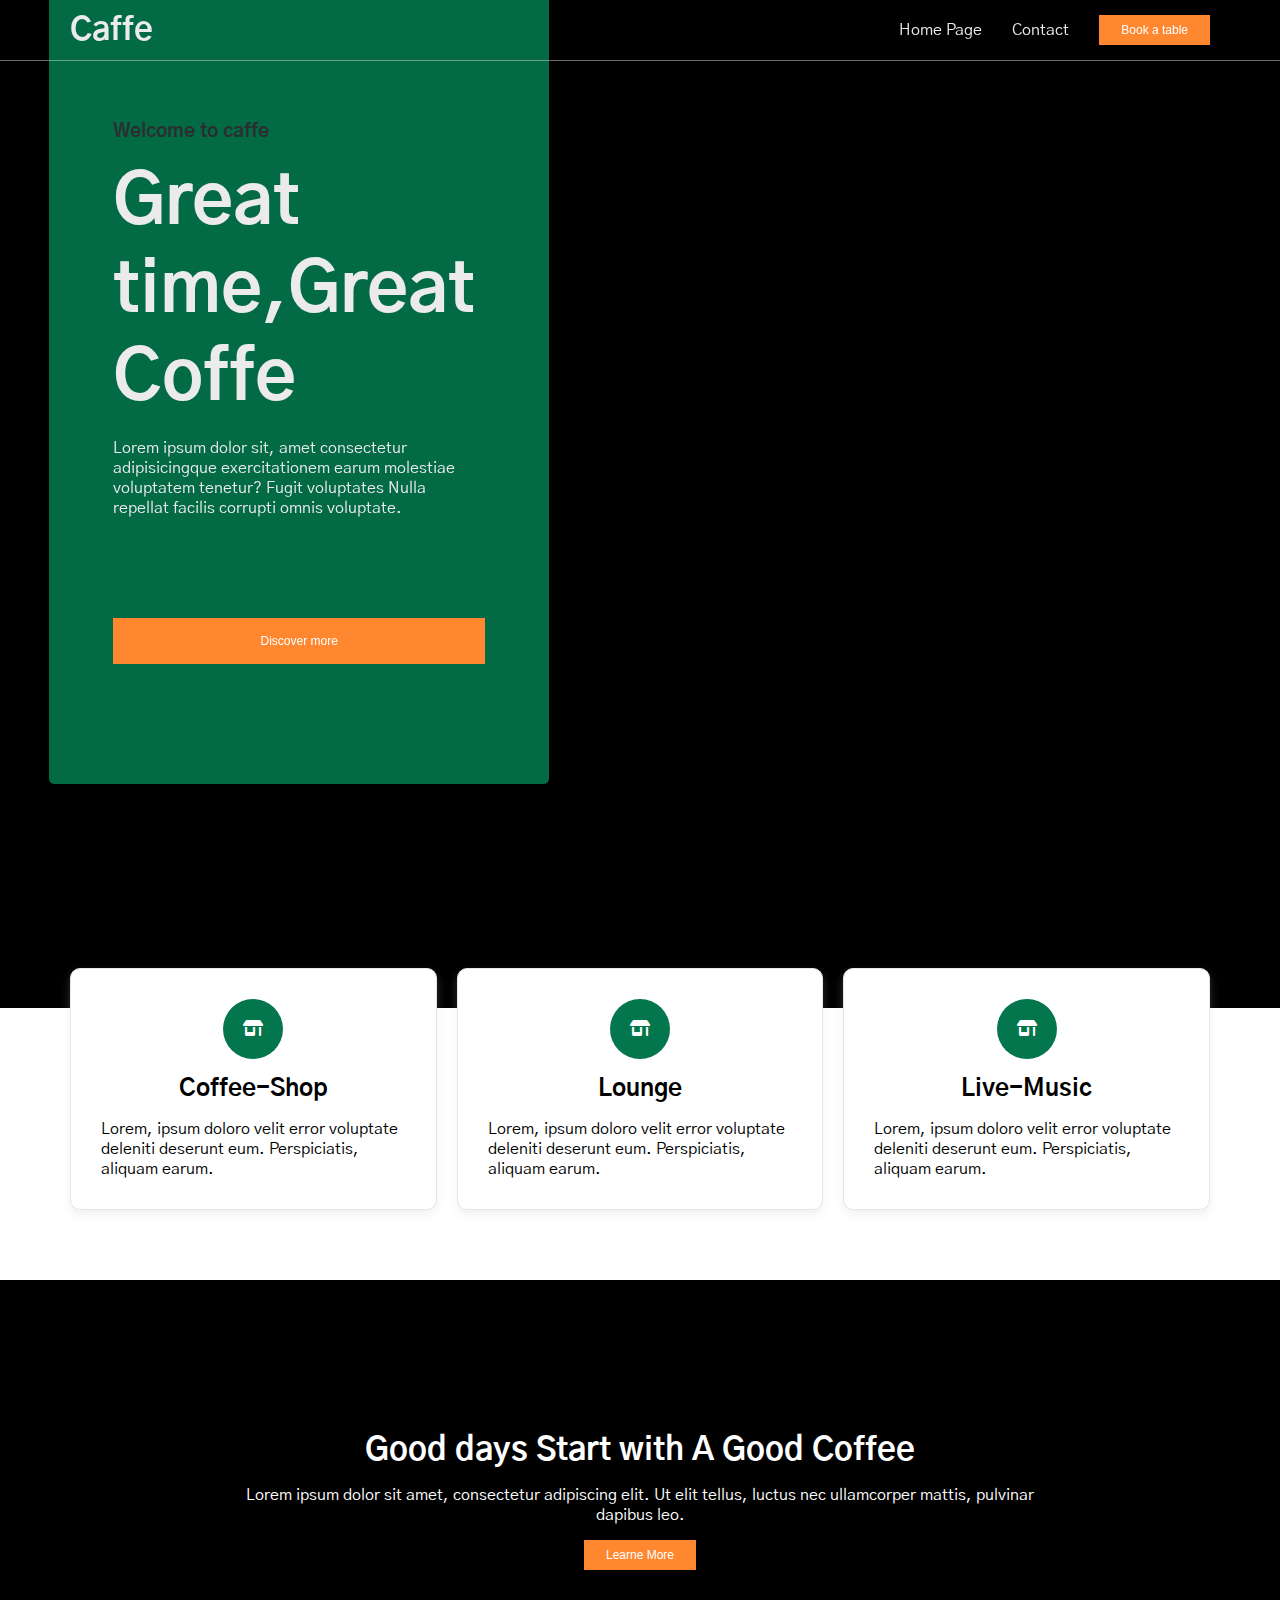
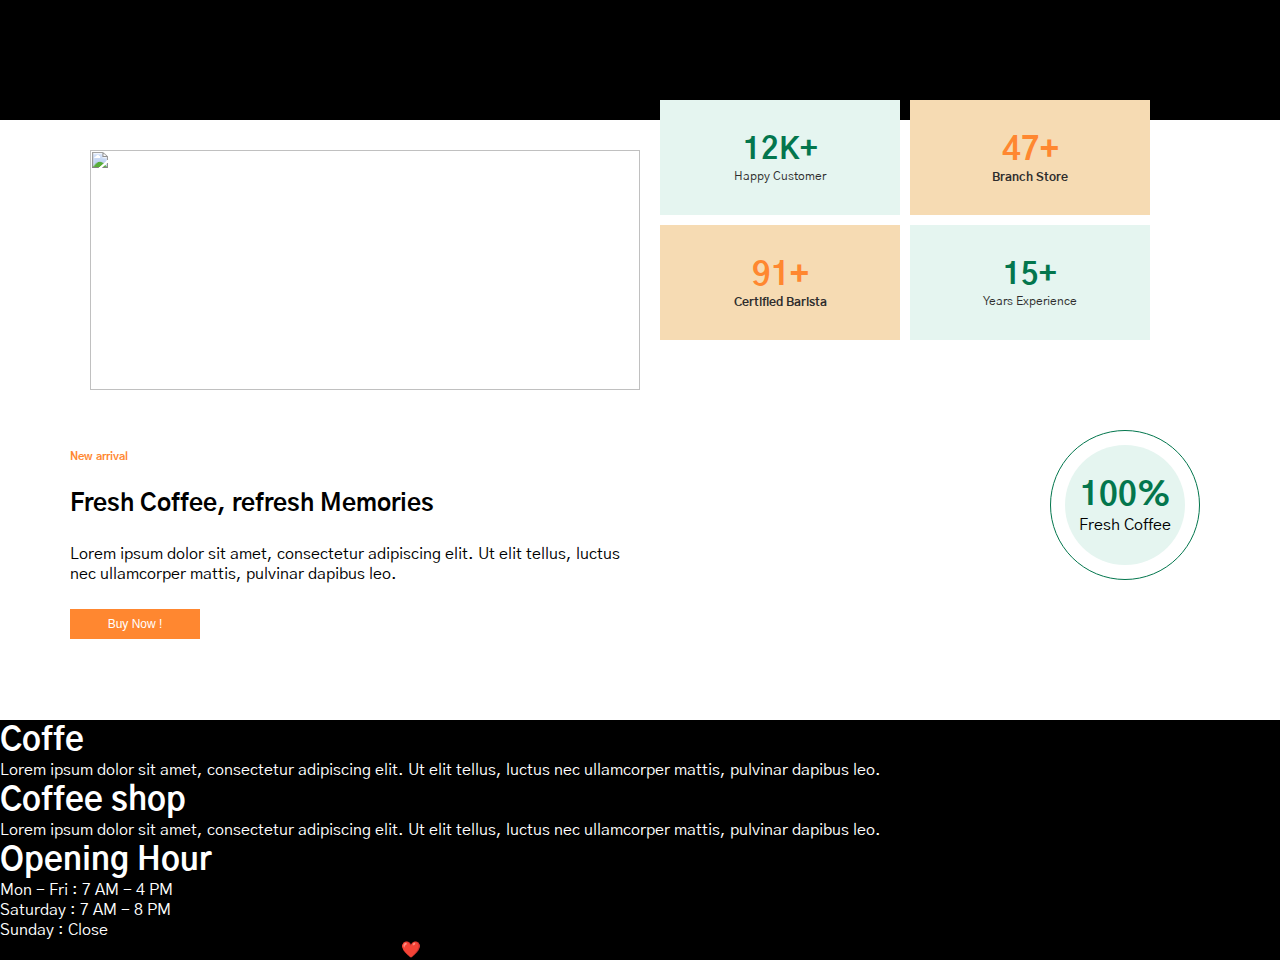
==== index.html @ c9d8a679 "Upload project to github" ====
<!DOCTYPE html>
<html lang="en">
<head>
    <meta charset="UTF-8">
    <meta name="viewport" content="width=device-width, initial-scale=1.0">
    <link rel="stylesheet" href="Css/style.css" />
    <!-- Implement had l font Gothic  -->
    <link rel="preconnect" href="https://fonts.googleapis.com">
    <link rel="preconnect" href="https://fonts.gstatic.com" crossorigin>
    <link href="https://fonts.googleapis.com/css2?family=Gothic+A1:wght@100;200;300;400;500;600;700;800;900&display=swap" rel="stylesheet">
    <link rel="stylesheet" href="./Css/all.css">
    <link rel="stylesheet" href="./Css/all.min.css">
    <link rel="stylesheet" href="https://cdnjs.cloudflare.com/ajax/libs/font-awesome/4.7.0/css/font-awesome.min.css">
    <title>Caffe</title>
</head>  
<body>
    <header id="actionbar">
        <div class="container">
            <div class="actionbar">
                <div class="logo">
                    <h1>Caffe</h1>
                </div>
                <nav class="menusection">
                    <ul>
                        <li>Home Page</li>
                        <li>Contact</li>
                    </ul>
                    <button>Book a table</button>
                </nav>
            </div>   
        </div>
    </header>
    <section class="seHomeBg">
        <div class="HomeBg"></div>
        <div class="container">
            <div class="panelWelcome">
                <div class="panel-welcom-centent">
                    <div>
                        <h3>Welcome to caffe</h3>
                        <h1>Great time,Great Coffe</h1>
                        <p>Lorem ipsum dolor sit, amet consectetur adipisicingque exercitationem earum molestiae voluptatem tenetur? Fugit voluptates Nulla repellat facilis corrupti omnis voluptate.</p>
                    </div>
                    <button>Discover more</button>
                </div>
                <div class="caffebg"></div>
            </div>
        </div>
       
        
    </section>

    <div class="container">
        <div class="CardsAboutUs">
            <div class="CardCoffee-Shop">
                <span>
                    <i class="fa-solid fa-shop"></i>
                </span>
                <h2>Coffee-Shop</h2>
                <p>Lorem, ipsum doloro velit error voluptate deleniti deserunt eum. Perspiciatis, aliquam earum.</p>
            </div>
            <div class="CardLounge">
                <span>
                    <i class="fa-solid fa-shop"></i>
                </span>
                <h2>Lounge</h2>
                <p>Lorem, ipsum doloro velit error voluptate deleniti deserunt eum. Perspiciatis, aliquam earum.</p>
            </div>
            <div class="CardLive-Music">
                <span>
                    <i class="fa-solid fa-shop"></i>
                </span>
                <h2>Live-Music</h2>
                <p>Lorem, ipsum doloro velit error voluptate deleniti deserunt eum. Perspiciatis, aliquam earum.</p>
            </div>
        </div>
    </div>
    <section class="SGoodDay">
        <div class="GoodDay"></div>
        <div class="container">
            <div class="GoodDayCentent">
                <h1>Good days Start with A Good Coffee</h1>
                <p>Lorem ipsum dolor sit amet, consectetur adipiscing elit. Ut elit tellus, luctus nec ullamcorper mattis, pulvinar dapibus leo.</p>
                <button>Learne More</button>
            </div>        
        </div>    
    </section>
    <section class="GoodCaffeS_">
        <div class="container">
            <div class="GoodCaffeS">
                <img class="GoodDayCaffe" src="https://preview.moxcreative.com/caffe/wp-content/uploads/sites/12/2022/03/cup-of-coffee-and-croissants-1-1536x922.jpg" alt="" />
                <div class="GoodDayS">
                    <div class="HappyCustomer">
                        <h1>12K+</h1>
                        <p>Happy Customer</p>
                    </div>
                    <div class="BranchStore">
                        <h1>47+</h1>
                        <p>Branch Store</p>
                    </div>
                    <div class="BranchStore">
                        <h1>91+</h1>
                        <p>Certified Barista</p>
                    </div>
                    <div class="HappyCustomer">
                        <h1>15+</h1>
                        <p>Years Experience</p>
                    </div>
                </div>
            </div>
        </div>
        
    </section>
    <section class="newarea">
        <div class="container">
            <div class="arefreshcaffe">
                <div class="leftareanews">
                    <h6>New arrival</h6>
                    <h2>Fresh Coffee, refresh Memories</h2>
                    <p>Lorem ipsum dolor sit amet, consectetur adipiscing elit. Ut elit tellus, luctus nec ullamcorper mattis, pulvinar dapibus leo.</p>
                    <button>Buy Now !</button>
                </div>
                <div class="rightareanews">
                    <img src="https://preview.moxcreative.com/caffe/wp-content/uploads/sites/12/2022/03/coffee-cup-mockup.png"
                    alt="" />
                    <div class="freshcaffe">
                        <div class="freshcaffeC">
                            <h1>100%</h1>
                            <p>Fresh Coffee</p>
                        </div>
                    </div>
                </div>
            </div>
        </div>
        
    </section>
    <section class="footers">
        <div class="bgfooter"></div>
        <footer>
            <div class="footercontent">
                <div class="leftfooter">
                    <h1>Coffe</h1>
                    <p>Lorem ipsum dolor sit amet, consectetur adipiscing elit. Ut elit tellus, luctus nec ullamcorper mattis, pulvinar dapibus leo.</p>
                </div>
                <div class="centerfooter">
                    <h1>Coffee shop</h1>
                    <p>Lorem ipsum dolor sit amet, consectetur adipiscing elit. Ut elit tellus, luctus nec ullamcorper mattis, pulvinar dapibus leo.</p>
                </div>
                <div class="rightfooter">
                    <h1>Opening Hour</h1>
                    <ul>
                        <li>Mon - Fri : 7 AM - 4 PM</li>
                        <li>Saturday : 7 AM - 8 PM</li>
                        <li>Sunday : Close</li>
                    </ul>
                </div>
            </div>
            <div class="copyright">
                <p>Copyright © 2022 Caffe, All rights reserved. Made with ❤️ by Amine .</p>
            </div>
        </footer>
    </section>
    <script src="js/script.js"></script>
</body>
</html>
---- Css/style.css ----
:root{

    /* Size */
    --ActionBar : 70px;
    --GapSize10 : 10px;
    --GapSize15 : 15px;
    --GapSize30 : 30px;

    /* Color */
    --OrangeColor : #FF8730;
    --BlackColor : #2e2d2d;
    --WhiteColor : #ebebeb;
    --DarkGreenColor : #03764D;
    --NormalGreenColor : #E5F5F0;
    /* Delay */
    --BtnHoverDelay : 0.3s;

    /* Width */
    --WelcomePanel : 400px;
}
*{
    margin: 0%;
    padding: 0%;
    box-sizing: border-box;
}
body{
    margin: 0;
    height: 100svh;
    position: relative;
    font-family: "Gothic A1", sans-serif;
}
.container{
    padding-left: 15px;
    padding-right: 15px;
    margin-left: auto;
    margin-right: auto;
}
/* Small */
@media (min-width: 768px) {
    .container {
      width: 750px;
    }
  }
  /* Medium */
  @media (min-width: 992px) {
    .container {
      width: 970px;
    }
  }
  /* Large */
  @media (min-width: 1200px) {
    .container {
      width: 1170px;
    }
}
.seHomeBg{
    height: auto;
    background-color: #000000;
    position: relative;
    width: 100%;
    padding: 0em 0em 14em 0em;
}
.HomeBg{
    z-index: 0;
    background-image: url("https://preview.moxcreative.com/caffe/wp-content/uploads/sites/12/2022/03/espresso-cup-of-hot-coffee.jpg");
    background-position: center;
    background-repeat: no-repeat;
    background-size: cover;
    width: 100%;
    height: 100%;
    opacity: 0.4;
    position: absolute;
    left: 0;
    top: 0;
    bottom: 0;
    
} 

header{
    position: fixed;
    top: 0;
    display: flex;
    justify-content: center;
    width: 100%;
    padding-block: 10px;
    color: var(--WhiteColor);
    z-index: 1;
    border-bottom: 1px solid rgba(228, 228, 228, 0.459);
    transition: background-color 1s ;
}
/*  Nav   */
.actionbar{
    display: flex;
    justify-content: space-between;
    align-items: center;
}
.menusection{
    display: flex;
    align-items: center;
    gap: var(--GapSize30);
}
.menusection ul{
    list-style: none;
    display: flex;
    gap: var(--GapSize30);
}
.menusection button{
    background-color: var(--OrangeColor);
    padding-inline: 22px;
    padding-block: 8px;
    font-size: 12px;
    color: white;
    border: none;
    transition: background-color var(--BtnHoverDelay);
    cursor: pointer;
}
.menusection button:hover{
    background-color: var(--BlackColor);
}
section{
    height: 100%;
}

/*   panel Welcome    */
@keyframes PanelAnimation {
    0%{
        transform: translateY(-100%);
    }
    100%{
        transform: translateY(0);
    }
}
.panelWelcome{
    width: var(--WelcomePanel);
    max-height: 1280px;
    padding-block: 120px;
    margin-left: -1.3rem;
    width: 500px;
    background-color: var(--DarkGreenColor);
    position: relative;
    top: 0;
    display: flex;
    place-items: center;
    border-end-end-radius: 5px ;
    border-bottom-left-radius: 5px  ;
    animation: PanelAnimation 2s forwards;
}   
.caffebg{
    background-image: url(https://preview.moxcreative.com/caffe/wp-content/uploads/sites/12/2022/03/coffee-seamless_.png);
    background-color: #000000;
    height: 100%;
    width: 100%;
    position : absolute;
    top: 0;
    opacity: 0.1;
}
.panel-welcom-centent div h3{
    color: var(--BlackColor);
    font-weight: bold;
}
.panel-welcom-centent div h1{
    font-size: 70px;
}
.panel-welcom-centent{
    padding-inline: 4rem;
    display: flex;
    flex-direction: column;
    gap: 100px;
    color: var(--WhiteColor);
    z-index: 2;
}

.panel-welcom-centent div{
    display: flex;
    flex-direction: column;
    gap: var(--GapSize15);
}
.panel-welcom-centent button{
    background-color: var(--OrangeColor);
    padding-inline: 22px;
    padding-block: 1rem;
    font-size: 12px;
    color: white;
    border: none;
    transition: background-color var(--BtnHoverDelay);
    cursor: pointer;
}
.panel-welcom-centent button:hover{
    background-color: var(--BlackColor);
}

/*      Cards       */
@keyframes fadeIn {
    from {
      transform: translateX(20px);
    }
    to {
      transform: translateX(0);
    }
}
  
.CardsAboutUs{
    display: grid;
    grid-template-columns:  1fr 1fr 1fr ;
    gap: 20px;
    transform: translateY(-40px);
    transition: all 0.5s ease;
    background-color: transparent;
    
}
.CardsAboutUs div{
    background-color: white;
    border: 1px solid rgb(230, 230, 230);
    border-radius: 10px;
    box-shadow: 0px 5px 10px rgba(202, 202, 202, 0.247);
    padding-inline: 30px;
    padding-block: 30px ;
    display: flex;
    flex-direction: column;
    place-items: center;
    gap: 15px;
    width: 100%;
}
.CardsAboutUs div h1 , .CardsAboutUs div p{
    align-items: center;
}
.CardsAboutUs div span{
    background-color: var(--DarkGreenColor);
    padding: 20px;
    color: white;
    border-radius: 50%;
}

/*  Good Day    */
.SGoodDay {
    height: auto ;
    background-color: #000000;
    position: relative;
    margin-top: 30px;
    transition: height 0.3s ease; 
}
.GoodDay{
    background-image: url(https://preview.moxcreative.com/caffe/wp-content/uploads/sites/12/2022/03/group-of-friends-at-coffee-shop-1.jpg);
    background-repeat: no-repeat;
    background-position: center center;
    background-size: cover;
    width: 100%;
    height: 100%;
    opacity: 1;
    position: absolute;
    top: 0;
    opacity: 0.5;
    bottom: 0;
}
.GoodDayCentent{
    display: flex;
    flex-direction: column;
    justify-content: center;
    align-items: center;
    color: white;
    height: 100%;
    gap: var(--GapSize15);
    padding-inline: 20px;
    text-align: center;
    padding: 150px;
    position: relative;
}
.GoodDayCentent button{
    background-color: var(--OrangeColor);
    padding-inline: 22px;
    padding-block: 8px;
    font-size: 12px;
    color: white;
    border: none;
    transition: background-color var(--BtnHoverDelay);
    cursor: pointer;
}
.GoodDayCentent button:hover{
    background-color: var(--BlackColor);
}
.GoodDayCaffe{
    height: 100%;
    width: 100%;
    object-fit: contain;
}
.GoodCaffeS{
    display: grid;
    grid-template-columns: 1fr 1fr;
    grid-template-rows: 240px;
    height: auto;
    padding-inline: 20px;
    padding-block: 30px;
}
.GoodCaffeS_{
    height: auto;
}
.GoodDayS{
    display: grid;
    grid-template-columns: 240px 240px;
    gap: 10px;
    transform: translateY(-50px);
    padding-inline: 20px;
}
.HappyCustomer {
    background-color: #E5F5F0;
    width: 100%;
    color: var(--DarkGreenColor);
    text-align: center;
    align-content: center;
}
.BranchStore {
    background-color: #F6DBB3;
    width: 100%;
    color: var(--OrangeColor);
    text-align: center;
    align-content: center;
}
.HappyCustomer h1 , .BranchStore p{
   font-size: 30px;
   font-weight: bold;
}
.BranchStore p , .HappyCustomer p{
    color: var(--BlackColor);
    font-size: 12px;
}

/*  new area    */

.arefreshcaffe{
    display: grid;
    grid-template-columns: 1fr 1fr;
    grid-template-rows: 300px;
}
.rightareanews{
    position: relative;
}
.rightareanews img{
    height: 300px;
}
.freshcaffe h1{
    color: var(--DarkGreenColor);
}
.freshcaffe{
    border: 1px solid var(--DarkGreenColor);
    position: absolute;
    top: 10px;
    right: 10px;
    width:  150px;
    height: 150px;
    border-radius: 50%;
}
.freshcaffeC{
    text-align: center;
    align-content: center;
    margin: 14px;
    height: 120px;
    width: 120px;
    border-radius: 50%;
    background-color: var(--NormalGreenColor);
}
.leftareanews{
    display: flex;
    flex-direction: column;
    gap: 25px;
    padding-block: 30px;
}
.leftareanews button{
    background-color: var(--OrangeColor);
    padding-inline: 22px;
    padding-block: 8px;
    font-size: 12px;
    color: white;
    border: none;
    cursor: pointer;
    width: 130px;
    transition: background-color var(--BtnHoverDelay);
}
.leftareanews button:hover{
    background-color: var(--BlackColor);
}
.leftareanews h6{
    color: var(--OrangeColor);
}
.leftareanews h1{
    font-weight: bold;
}
.newarea{
    height: auto;
}
/*  footer  */
.bgfooter{
    background: url(https://preview.moxcreative.com/caffe/wp-content/uploads/sites/12/2022/03/people-at-the-coffee-shop.jpg);
    position: absolute;
    top: 0;
    bottom: 0;
    width: 100%;
    height: 100%;
    opacity: 0.2;
}
.footers{
    height: auto;
    background-color: #000000;
    position: relative;
}
.footercontent{
    color: white;
}
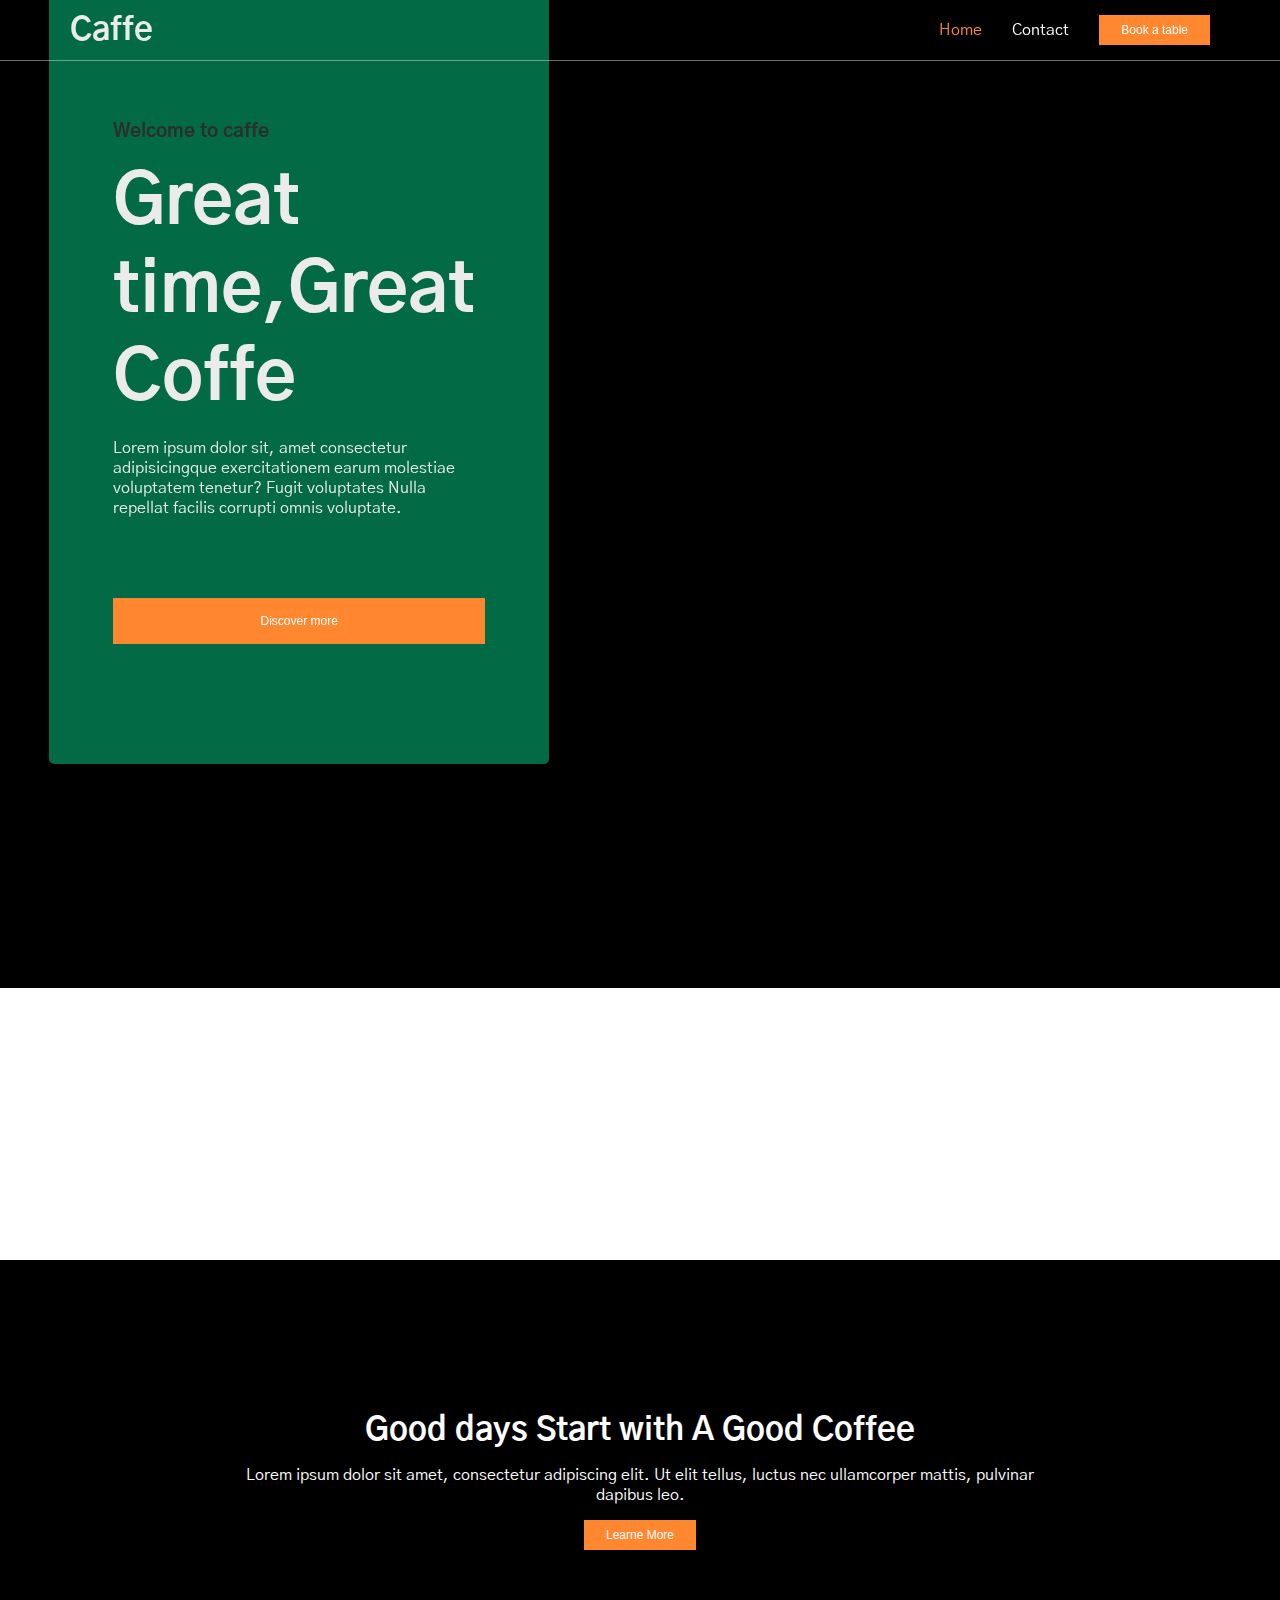
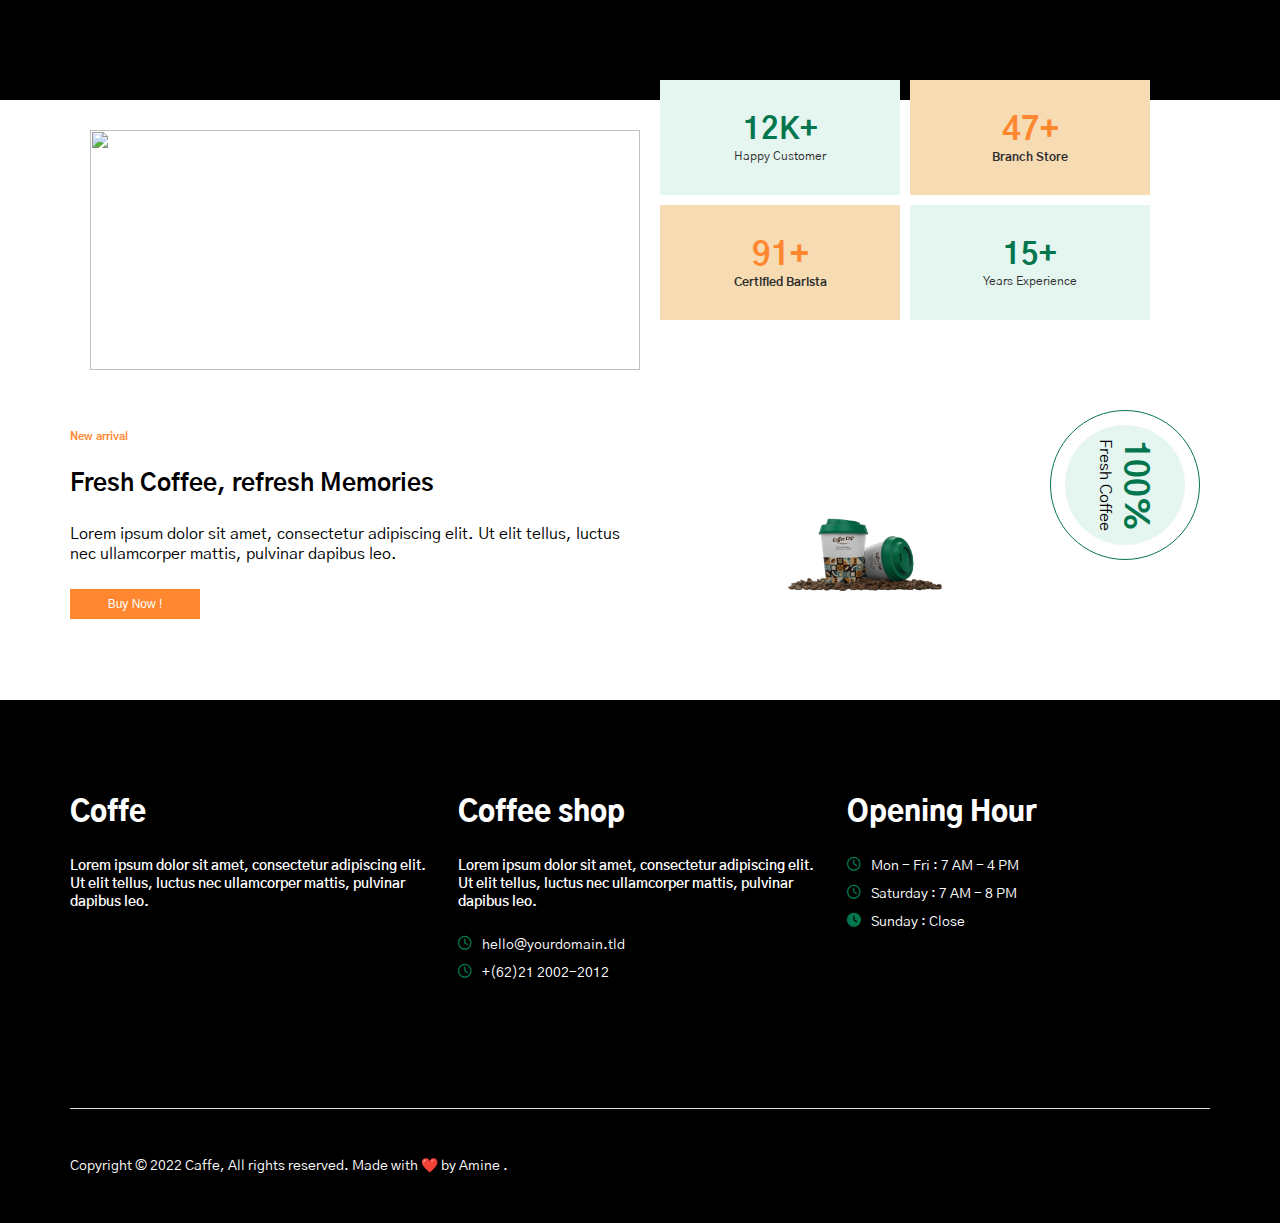
==== commit df473641: "Finish working on home page , contact page + adding some animations" ====
--- a/index.html
+++ b/index.html
@@ -22,10 +22,10 @@
                 </div>
                 <nav class="menusection">
                     <ul>
-                        <li>Home Page</li>
-                        <li>Contact</li>
+                        <li><a style="color: var(--OrangeColor);" href="/">Home</a></li>
+                        <li><a href="/Contact.html">Contact</a></li>
                     </ul>
-                    <button>Book a table</button>
+                    <button onclick="GoToBooking()">Book a table</button>
                 </nav>
             </div>   
         </div>
@@ -117,10 +117,10 @@
                     <h6>New arrival</h6>
                     <h2>Fresh Coffee, refresh Memories</h2>
                     <p>Lorem ipsum dolor sit amet, consectetur adipiscing elit. Ut elit tellus, luctus nec ullamcorper mattis, pulvinar dapibus leo.</p>
-                    <button>Buy Now !</button>
+                    <button onclick="GoToBooking()">Buy Now !</button>
                 </div>
                 <div class="rightareanews">
-                    <img src="https://preview.moxcreative.com/caffe/wp-content/uploads/sites/12/2022/03/coffee-cup-mockup.png"
+                    <img  src="./Assets/coffee-cup-mockup.png"
                     alt="" />
                     <div class="freshcaffe">
                         <div class="freshcaffeC">
@@ -135,29 +135,55 @@
     </section>
     <section class="footers">
         <div class="bgfooter"></div>
-        <footer>
-            <div class="footercontent">
-                <div class="leftfooter">
-                    <h1>Coffe</h1>
-                    <p>Lorem ipsum dolor sit amet, consectetur adipiscing elit. Ut elit tellus, luctus nec ullamcorper mattis, pulvinar dapibus leo.</p>
+        <div class="container">
+            <footer>
+                <div class="footercontent">
+                    <div class="leftfooter">
+                        <h1>Coffe</h1>
+                        <p>Lorem ipsum dolor sit amet, consectetur adipiscing elit. Ut elit tellus, luctus nec ullamcorper mattis, pulvinar dapibus leo.</p>
+                    </div>
+                    <div class="centerfooter">
+                        <div ><h1>Coffee shop</h1>
+                            <p>Lorem ipsum dolor sit amet, consectetur adipiscing elit. Ut elit tellus, luctus nec ullamcorper mattis, pulvinar dapibus leo.</p>
+                            <ul >
+                                <li>
+                                    <i class="fa-regular fa-clock"></i>
+                                    <span>hello@yourdomain.tld</span>
+                                </li>
+                                <li>
+                                    <i class="fa-regular fa-clock"></i>
+                                    <span>+(62)21 2002-2012</span>
+                                </li>
+                            </ul></div>
+                        
+                    </div>
+                    <div class="rightfooter">
+                        <div>
+                            <h1>Opening Hour</h1>
+                        <ul>
+                            <li>
+                                <i class="fa-regular fa-clock"></i>
+                                <span>Mon - Fri : 7 AM - 4 PM</span>
+                            </li>
+                            <li>
+                                <i class="fa-regular fa-clock"></i>
+                                <span>Saturday : 7 AM - 8 PM</span>
+                            </li>
+                            <li>
+                                <i class="fa-solid fa-clock"></i>
+                                <span>Sunday : Close</span>
+                            </li>
+                        </ul>
+                        </div>
+                        
+                    </div>
                 </div>
-                <div class="centerfooter">
-                    <h1>Coffee shop</h1>
-                    <p>Lorem ipsum dolor sit amet, consectetur adipiscing elit. Ut elit tellus, luctus nec ullamcorper mattis, pulvinar dapibus leo.</p>
+                <div class="copyright">
+                    <p>Copyright © 2022 Caffe, All rights reserved. Made with ❤️ by Amine .</p>
                 </div>
-                <div class="rightfooter">
-                    <h1>Opening Hour</h1>
-                    <ul>
-                        <li>Mon - Fri : 7 AM - 4 PM</li>
-                        <li>Saturday : 7 AM - 8 PM</li>
-                        <li>Sunday : Close</li>
-                    </ul>
-                </div>
-            </div>
-            <div class="copyright">
-                <p>Copyright © 2022 Caffe, All rights reserved. Made with ❤️ by Amine .</p>
-            </div>
-        </footer>
+            </footer>
+        </div>
+       
     </section>
     <script src="js/script.js"></script>
 </body>
--- a/Css/style.css
+++ b/Css/style.css
@@ -104,6 +104,27 @@
     display: flex;
     gap: var(--GapSize30);
 }
+.menusection ul li a{
+    text-decoration: none;
+    color: white;
+    cursor: pointer;
+}
+.menusection ul li{
+    position: relative;
+}
+.menusection ul li::before{
+    content: " ";
+    position: absolute;
+    bottom: -20px;
+    width: 0%;
+    height: 2px;
+    background-color: var(--OrangeColor);
+    transition: width 0.2s;
+}
+
+.menusection ul li:hover::before{
+    width: 100%;
+}
 .menusection button{
     background-color: var(--OrangeColor);
     padding-inline: 22px;
@@ -117,9 +138,7 @@
 .menusection button:hover{
     background-color: var(--BlackColor);
 }
-section{
-    height: 100%;
-}
+
 
 /*   panel Welcome    */
 @keyframes PanelAnimation {
@@ -165,7 +184,7 @@
     padding-inline: 4rem;
     display: flex;
     flex-direction: column;
-    gap: 100px;
+    gap: 80px;
     color: var(--WhiteColor);
     z-index: 2;
 }
@@ -390,18 +409,322 @@
 /*  footer  */
 .bgfooter{
     background: url(https://preview.moxcreative.com/caffe/wp-content/uploads/sites/12/2022/03/people-at-the-coffee-shop.jpg);
+    background-repeat: no-repeat;
+    background-position: center;
+    background-size: 100%;
+    position: absolute;
+
+    top: 0;
+    bottom: 0;
+    width: 100%;
+    height: 100%;
+    opacity: 0.2;
+}
+.footers{
+    height: auto;
+    background-color: #000000;
+    position: relative;
+}
+footer{
+    color: white;
+    display: flex;
+    flex-direction: column;
+    gap: 30px;
+    font-size: 14px;
+}
+.footercontent{
+    color: white;
+    display: grid;
+    grid-template-columns: 1fr 1fr 1fr;
+    gap: 25px;
+    padding-block: 6rem;
+}
+.footercontent div{
+    display: flex;
+    flex-direction: column;
+    gap: 1.6rem;
+}
+.footercontent div h1{
+    font-weight: 900;
+}
+.footercontent div p{
+    font-weight: 600;
+}
+.footercontent div ul li i{
+    color: var(--DarkGreenColor);
+}
+.footercontent div ul li{
+    display: flex;
+    gap: 10px;
+}
+.copyright{
+    border-top:  1px solid rgb(223, 223, 223);
+    padding-block: 3rem;
+}
+.centerfooter ul {
+    list-style: none;
+    display: flex;
+    gap: 10px;
+    flex-direction: column;
+}
+.rightfooter ul {
+    list-style: none;
+    display: flex;
+    gap: 10px;
+    flex-direction: column;
+}
+.centerfooter{
+    display: flex;
+    justify-self: center;
+}
+.rightfooter{
+    display: flex;
+}
+
+
+/*      contact      */
+.contactS{
+    height: 70%;
+}
+.bgcontactUs_S{
+    position: relative;
+    background-color: #000000;
+    display: flex;
+    place-items: center;
+    height: auto;
+}
+.bgcontactUs{
+    background: url(../Assets/barista-working-in-a-coffee.jpg);
+    background-position: center;
+    background-size: cover;
+    background-repeat: no-repeat;
     position: absolute;
     top: 0;
     bottom: 0;
-    width: 100%;
+    opacity: 0.5;
     height: 100%;
-    opacity: 0.2;
-}
-.footers{
+    width: 100%;
+}
+.panelcontact{
+    color: white;
+    display: flex;
+    justify-content: center;
+    align-items: center;
+    flex-direction: column;
+    gap: 10px;
+    padding: 14em 0em 7em 0em;
+    position: relative;
+}
+.panelcontact div{
+    color: white;
+    display: flex;
+    justify-content: center;
+    align-items: center;
+    flex-direction: row;
+    gap: 50px;
+}
+.panelcontact .TITLE{
+    font-size: 5rem;
+}
+.panelcontact i{
+    font-size:1rem;
+    color: var(--DarkGreenColor);
+}
+/* card contact */
+.contactCards{
+    display: flex;
+    justify-content: space-around;
+    position: relative;
+}
+.contactCards span{
+    position: absolute;
+    top: 0;
+    left: calc(50% - 30px);
+    width: 60px;
+    height: 60px;
+    background-color: #E5F5F0;
+    display: flex;
+    align-items: center;
+    justify-content: center;
+    transform: translateY(-30px);
+}
+.contactCards div span i{
+    font-size: 1.3rem;
+    color: var(--DarkGreenColor);
+}
+.contactCards div{
+    background-color: white;
+    border : 1px solid rgb(196, 196, 196);
+    padding-inline: 2rem;
+    padding-block: 3rem;
+    text-align: center  ;
+    border-radius: 10px;
+    transform: translateY(200px);
+    min-width: 30%;
+
+    display: flex;
+    flex-direction: column;
+    gap: 15px;
+
+    box-shadow: 1px 1px 20px rgba(224, 224, 224, 0.473);
+}
+.contactCards div h1{
+    color: var(--DarkGreenColor);
+}
+
+/*  Contac form     */
+
+.contactformS{
     height: auto;
-    background-color: #000000;
-    position: relative;
-}
-.footercontent{
-    color: white;
+    padding-block: 3rem;
+}
+.staywidthus{
+    display: grid;
+    grid-template-columns: 30% 1fr ;
+    gap: 20px;
+    position: relative;
+}
+.leftstaywidthus{
+    display: flex;
+    flex-direction: column;
+    gap: 10px;
+    box-shadow: 1px 1px 20px rgba(219, 219, 219, 0.801);
+    padding: 2rem;
+}
+.leftstaywidthus form{
+    display: flex;
+    flex-direction: column;
+    gap: 15px;
+}
+.leftstaywidthus form input{
+   background-color: #F8F8F8;
+   border: 1px solid #CCCCCC;
+   padding-block: 15px;
+   padding-inline: 10px;
+}
+.leftstaywidthus form textarea{
+    background-color: #F8F8F8;
+    border: 1px solid #CCCCCC;
+    padding-block: 15px;
+    padding-inline: 10px;
+    height: 100px;
+    resize: none;
+}
+.leftstaywidthus form button{
+    width: 220px;
+    padding-block: 15px;
+    background-color: var(--OrangeColor);
+    padding-inline: 22px;
+    padding-block: 15px;
+    font-size: 12px;
+    color: white;
+    border: none;
+    transition: background-color var(--BtnHoverDelay);
+    cursor: pointer;
+}
+.leftstaywidthus form button:hover{
+    background-color: var(--BlackColor);
+
+}
+.buttonconatcarea{
+    display: flex;
+    justify-content: right;
+}
+.downicon{
+    display: flex;
+    justify-content: center;
+    align-items: center;
+    transform: translateY(60px);
+    
+}
+.fa-angles-down{
+    font-size: 30px;
+    animation: arrow_down_animation 2s infinite;
+}
+
+@keyframes arrow_down_animation {
+    0%{
+        transform: translateY(0px);
+    }
+    10%{
+        transform: translateY(-20px);
+    }
+    20%{
+        transform: translateY(0px);
+    }
+    30%{
+        transform: translateY(-20px);
+    }
+    40%{
+        transform: translateY(0px);
+    }
+    100%{
+        transform: translateY(0px);
+    }
+}
+
+.contactinfo{
+    background:url(https://images.pexels.com/photos/4173359/pexels-photo-4173359.jpeg?auto=compress&cs=tinysrgb&w=600);
+    background-repeat: no-repeat;
+    background-size: cover;
+    border-radius: 5px;
+}
+
+
+/*      adding some scrolling animation     */
+
+.CardCoffee-Shop , .CardLounge{
+    transform: rotateX(90deg)
+}
+.CardLive-Music{
+    transform: rotateX(90deg)
+}
+.CardCoffee-Shop , .CardLounge{
+    animation: fade-in  forwards ;
+    animation-timeline: view();
+    animation-range-start: 0px;
+    animation-range-end:  500px;
+}
+.CardLive-Music{
+    animation: fade-out  forwards ;
+    animation-timeline: view();
+    animation-range-start:  0px;
+    animation-range-end: 500px;
+}
+@keyframes fade-in {
+    to{
+        transform: rotateX(0deg)
+    }
+}
+@keyframes fade-out {
+    to{
+        transform: rotateX(0deg)
+    }
+}
+
+.freshcaffe{
+    transform: rotate(90deg) ;
+    animation: rotatedisk forwards;
+    animation-timeline: view();
+    animation-range-start: 0px;
+    animation-range-end: 500px;
+}
+.rightareanews img{
+    scale: 0.4; opacity: 1;
+    animation: displayanimatedimg forwards;
+    animation-timeline: view();
+    animation-range-start : 100px;
+    animation-range-end: 300px;
+}
+
+@keyframes rotatedisk{
+    to{
+        transform: rotate(0deg) ;
+    }
+}
+
+@keyframes displayanimatedimg{
+    to{
+        scale: 1; opacity: 1;
+    }
 }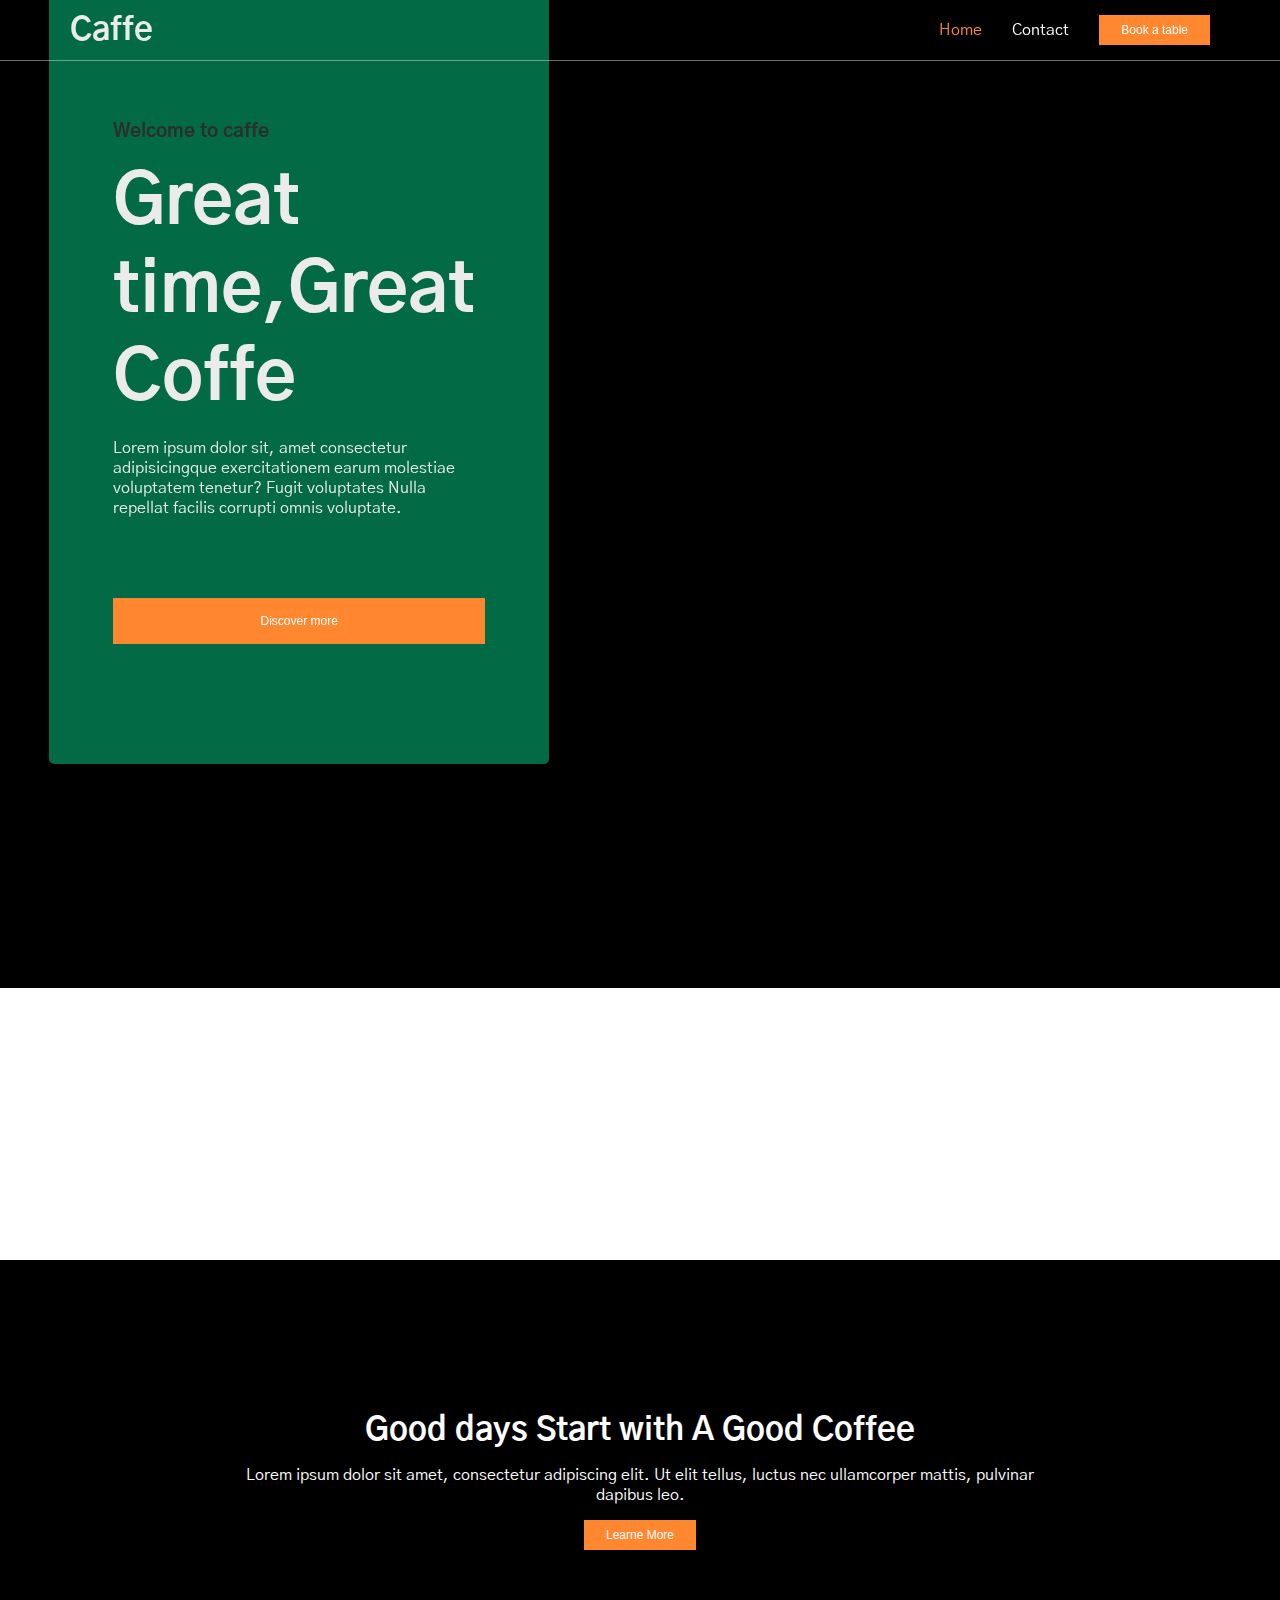
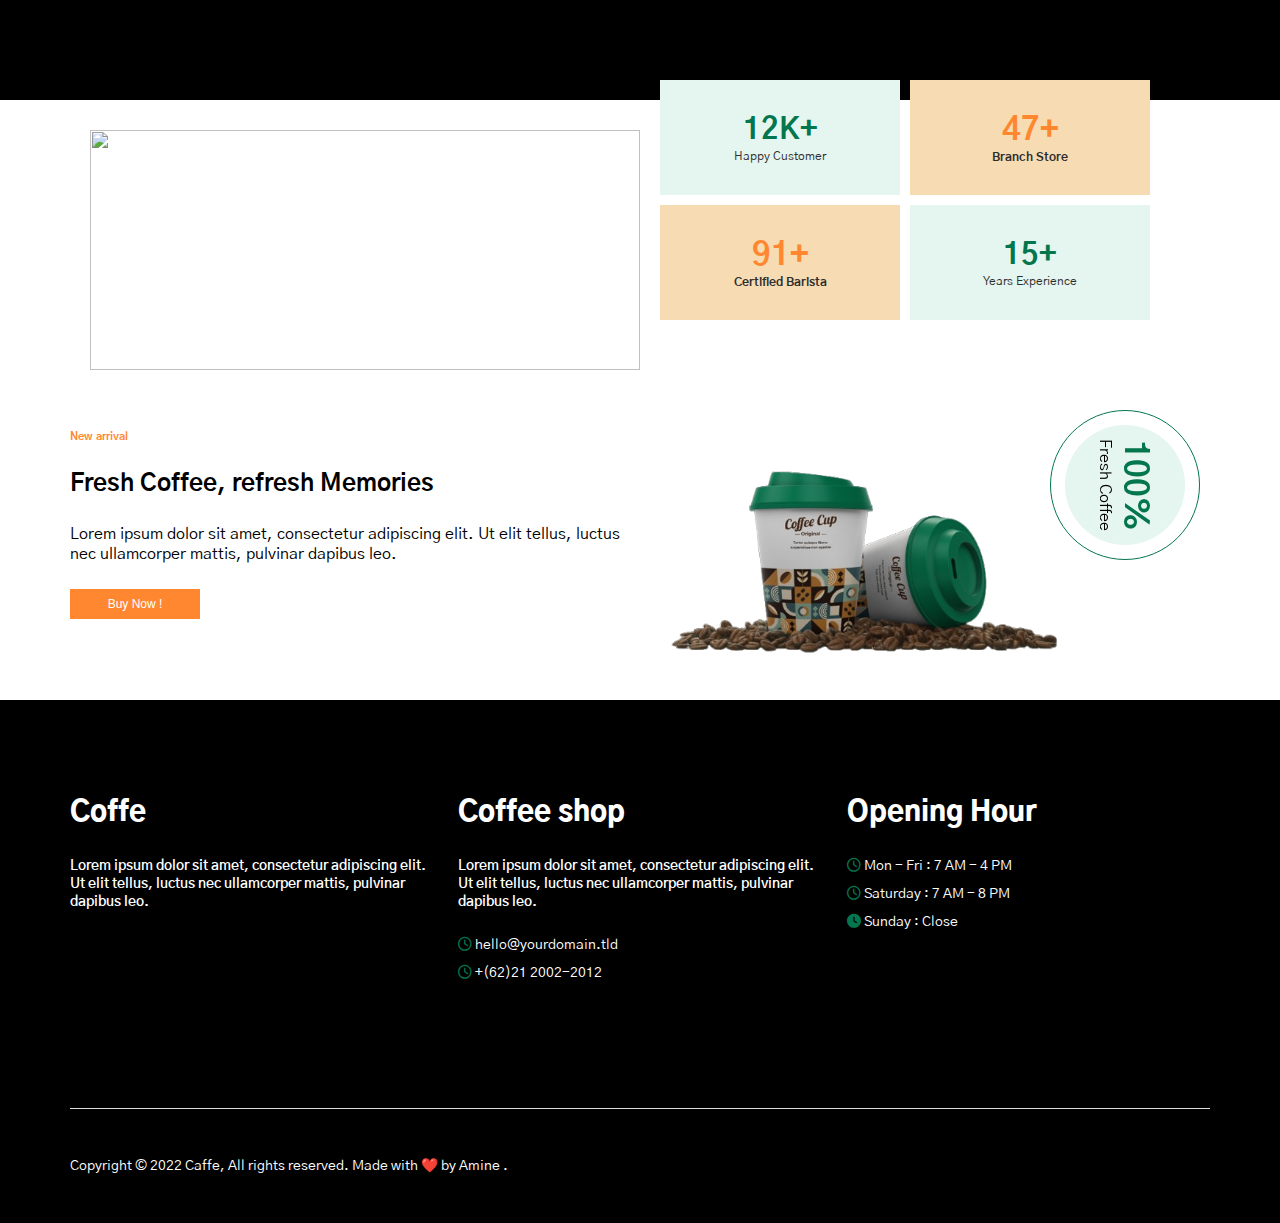
==== commit ee7c99c8: "Work on responsive" ====
--- a/index.html
+++ b/index.html
@@ -31,8 +31,8 @@
         </div>
     </header>
     <section class="seHomeBg">
+        <div class="container">
         <div class="HomeBg"></div>
-        <div class="container">
             <div class="panelWelcome">
                 <div class="panel-welcom-centent">
                     <div>
--- a/Css/style.css
+++ b/Css/style.css
@@ -35,24 +35,7 @@
     margin-left: auto;
     margin-right: auto;
 }
-/* Small */
-@media (min-width: 768px) {
-    .container {
-      width: 750px;
-    }
-  }
-  /* Medium */
-  @media (min-width: 992px) {
-    .container {
-      width: 970px;
-    }
-  }
-  /* Large */
-  @media (min-width: 1200px) {
-    .container {
-      width: 1170px;
-    }
-}
+
 .seHomeBg{
     height: auto;
     background-color: #000000;
@@ -315,7 +298,7 @@
 }
 .GoodDayS{
     display: grid;
-    grid-template-columns: 240px 240px;
+    grid-template-columns: 240px 240px ;
     gap: 10px;
     transform: translateY(-50px);
     padding-inline: 20px;
@@ -406,12 +389,16 @@
 .newarea{
     height: auto;
 }
-/*  footer  */
+/* ###############################################################
+
+     footer
+
+################################################################## */
 .bgfooter{
     background: url(https://preview.moxcreative.com/caffe/wp-content/uploads/sites/12/2022/03/people-at-the-coffee-shop.jpg);
     background-repeat: no-repeat;
     background-position: center;
-    background-size: 100%;
+    background-size: cover;
     position: absolute;
 
     top: 0;
@@ -453,10 +440,10 @@
 .footercontent div ul li i{
     color: var(--DarkGreenColor);
 }
-.footercontent div ul li{
+/* .footercontent div ul li{
     display: flex;
     gap: 10px;
-}
+} */
 .copyright{
     border-top:  1px solid rgb(223, 223, 223);
     padding-block: 3rem;
@@ -482,9 +469,13 @@
 }
 
 
-/*      contact      */
+/* ###############################################################
+
+     contact page
+
+################################################################## */
 .contactS{
-    height: 70%;
+    height: auto;
 }
 .bgcontactUs_S{
     position: relative;
@@ -532,9 +523,15 @@
 }
 /* card contact */
 .contactCards{
-    display: flex;
-    justify-content: space-around;
-    position: relative;
+    display: grid;
+    grid-template-columns: 1fr 1fr 1fr ;
+    justify-content: center ;
+    gap: 10px;
+    margin-top: 200px;
+}
+.contactCard1 , .contactCard2 , .contactCard3{
+    position: relative;
+
 }
 .contactCards span{
     position: absolute;
@@ -559,9 +556,7 @@
     padding-block: 3rem;
     text-align: center  ;
     border-radius: 10px;
-    transform: translateY(200px);
     min-width: 30%;
-
     display: flex;
     flex-direction: column;
     gap: 15px;
@@ -572,7 +567,11 @@
     color: var(--DarkGreenColor);
 }
 
-/*  Contac form     */
+/* ###############################################################
+
+     Contact form
+
+################################################################## */
 
 .contactformS{
     height: auto;
@@ -671,7 +670,30 @@
 }
 
 
-/*      adding some scrolling animation     */
+/* ###############################################################
+
+     Book table
+
+################################################################## */
+
+.bgtitleimage{
+    height: auto;
+    width: 100%;
+    background-color: #2e2d2d;
+    position: relative;
+}
+.galleryimg{
+    background-color : url(../Assets/coffee-beans.jpg);
+    position: absolute;
+    width: 100%;
+    height: 100%;
+}
+
+/* ###############################################################
+
+     adding some scrolling animation    
+
+################################################################## */
 
 .CardCoffee-Shop , .CardLounge{
     transform: rotateX(90deg)
@@ -703,28 +725,195 @@
 }
 
 .freshcaffe{
-    transform: rotate(90deg) ;
+    transform: translateZ(100px) rotate(90deg) ;
+    
     animation: rotatedisk forwards;
     animation-timeline: view();
     animation-range-start: 0px;
     animation-range-end: 500px;
 }
 .rightareanews img{
-    scale: 0.4; opacity: 1;
-    animation: displayanimatedimg forwards;
-    animation-timeline: view();
-    animation-range-start : 100px;
-    animation-range-end: 300px;
-}
-
+    animation: zoomIn forwards;
+    animation-timeline: view(50vh 0px);
+}
+.GoodDayCentent{
+    animation: zoomIn forwards;
+    animation-timeline: view(50vh 0px);
+    
+}
 @keyframes rotatedisk{
     to{
-        transform: rotate(0deg) ;
-    }
-}
-
+        transform: translateZ(0px)  rotate(0deg) ;
+    }
+}
+@keyframes bounceInDown {
+    60%,75%,90%,from,to {
+        animation-timing-function: cubic-bezier(0.215,0.61,0.355,1)
+    }
+
+    0% {
+        opacity: 0;
+        transform: translate3d(0,-3000px,0)
+    }
+
+    60% {
+        opacity: 1;
+        transform: translate3d(0,25px,0)
+    }
+
+    75% {
+        transform: translate3d(0,-10px,0)
+    }
+
+    90% {
+        transform: translate3d(0,5px,0)
+    }
+
+    to {
+        transform: none
+    }
+}
+@keyframes zoomIn {
+    from {
+        opacity: 0;
+        transform: scale3d(.3,.3,.3)
+    }
+
+    50% {
+        opacity: 1
+    }
+}
 @keyframes displayanimatedimg{
     to{
         scale: 1; opacity: 1;
     }
+}
+
+/* ###############################################################
+
+     Working on the responsive  
+
+################################################################## */
+
+@media (max-width: 700px) {
+    
+}
+@media (max-width: 700px) {
+    .CardsAboutUs{
+        display: grid;
+        grid-template-columns:  1fr;
+        transform: translateY(-40px);        
+    }
+    .GoodDayCentent{
+        padding:60px;
+    }
+    .GoodDayCaffe{
+        display: none;
+    }
+    .GoodCaffeS{
+        display: grid;
+        grid-template-columns: 1fr ;
+    }
+    .GoodDayS{
+        padding-inline: 0px;
+        transform: translateY(0px);
+        display: grid;
+        grid-template-columns: 1fr 1fr ;
+    }
+    .GoodDayS div{
+        padding-block: 30px;
+    }
+    .arefreshcaffe{
+        display: grid;
+        grid-template-columns: 1fr ;
+        grid-template-rows: 300px;
+    }
+    .actionbar{
+        display: flex;
+        flex-direction: column;
+        gap: 10px;
+        justify-content: center;
+        align-items: center;
+    }
+    .freshcaffe{
+        transform: translateZ(0px) rotate(0deg) ;
+        animation: zoomIn forwards;
+        animation-timeline: view();
+        animation-range-start: 0px;
+        animation-range-end: 500px;
+    }
+    .leftareanews{
+        display: flex;
+        flex-direction: column;
+        padding-inline: 30px;
+    }
+    .contactCards{
+        display: grid;
+        grid-template-columns: 1fr   ;
+        justify-content: center ;
+        gap: 10px;
+        margin-top: 200px;
+    }
+    .staywidthus{
+        display: grid;
+        grid-template-columns: 1fr ;
+        gap: 20px;
+        position: relative;
+    }
+    .contactinfo{
+        display: none;
+    }
+    .rightareanews img{
+        height: 200px;
+    }
+    .panel-welcom-centent{
+        padding-inline: 0rem;
+        
+    }
+    .footercontent{
+        grid-template-columns: 1fr;
+        align-items: center;
+        text-align: center;
+        justify-content: center;
+    }
+  }
+  @media (max-width: 992px) {
+    .actionbar{
+        display: flex;
+        flex-direction: column;
+        gap: 10px;
+        justify-content: center;
+        align-items: center;
+    }
+    .panelWelcome{
+        width: 100%;
+        margin-left: 0;
+     }  
+     .panel-welcom-centent{
+        padding-inline: 1rem;
+        border-radius: 20px;
+    } 
+    .panel-welcom-centent div h1{
+        font-size: 40px;
+    }
+  }
+  
+/* Small */
+@media (min-width: 768px) {
+    .container {
+      width: 850px;
+    }
+  }
+  /* Medium */
+  @media (min-width: 992px) {
+    .container {
+      width: 970px;
+    }
+  
+  }
+  /* Large */
+  @media (min-width: 1200px) {
+    .container {
+      width: 1170px;
+    }
 }